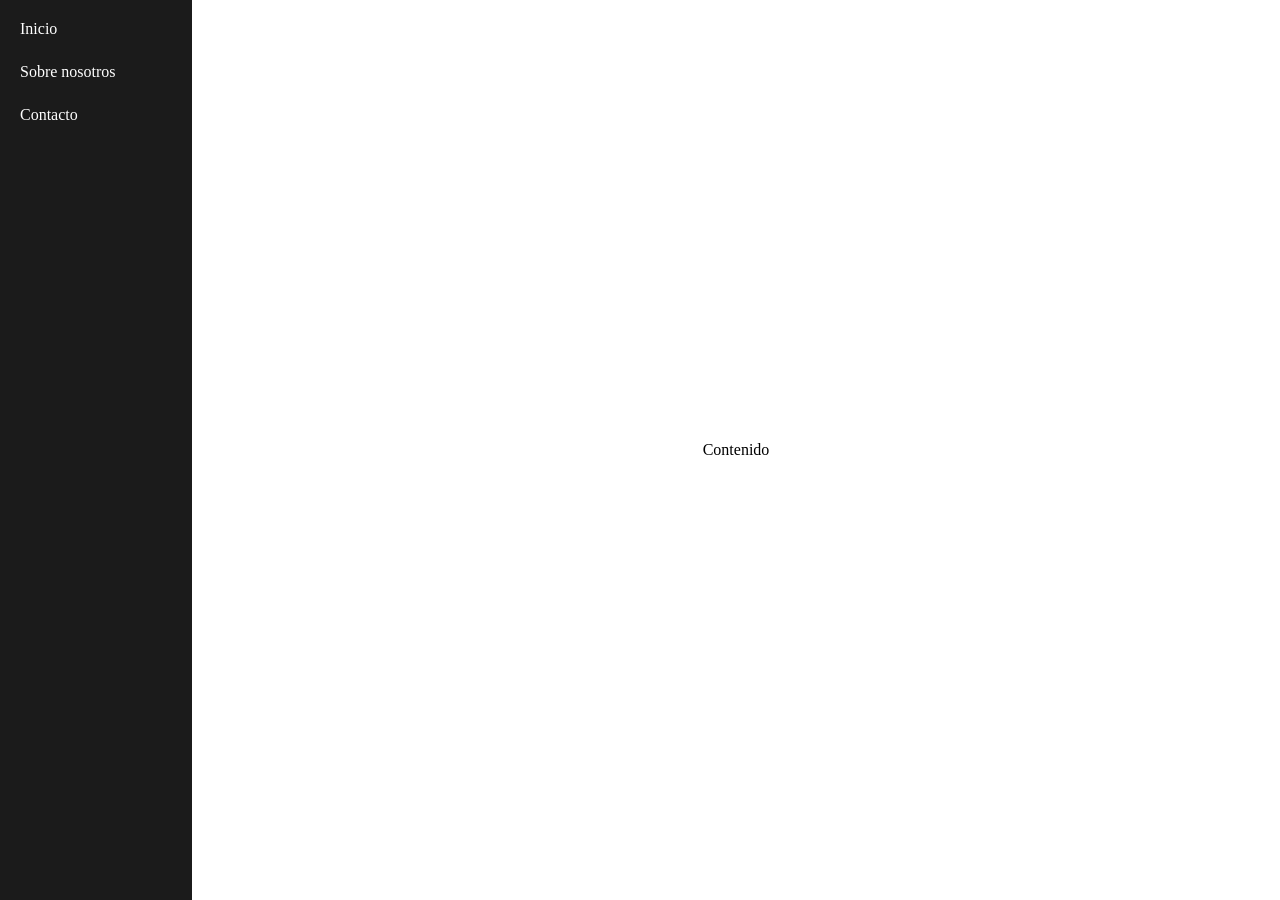
==== Desafio-Flex-Main/index.html @ fdc05df8 "carga archivos" ====
<!DOCTYPE html>
<html lang="en">
<head>
    <meta charset="UTF-8">
    <meta name="viewport" content="width=device-width, initial-scale=1.0">
    <title>Document</title>
    <link rel="stylesheet" href="./assets/css/style.css">
</head>
<body class="layout">


    <menu class="menu-lat">
        <a href="./index.html">Inicio</a>
        <a href="./index.html">Sobre nosotros</a>
        <a href="./index.html">Contacto</a>
    </menu>

    <main class="content">
        <p>Contenido</p>
    </main>

    
</body>
</html>
---- Desafio-Flex-Main/assets/css/style.css ----
*{
    margin: 0;
    padding: 0;
    box-sizing: border-box;
}


a{
    color: white;
    text-decoration: none;
}
.menu-lat{
    background-color: #1b1b1b;
    color: white;
    padding: 20px;
    display: flex;
    flex-direction: column;
    width: 15%;
    padding: 20px;
    gap: 25px;
}
.layout{
    display: flex;
    min-height: 100vh;
}
.content{
    width: 85%;
    text-align: center;
    display: flex;
    justify-content: center;
    align-items: center;
}
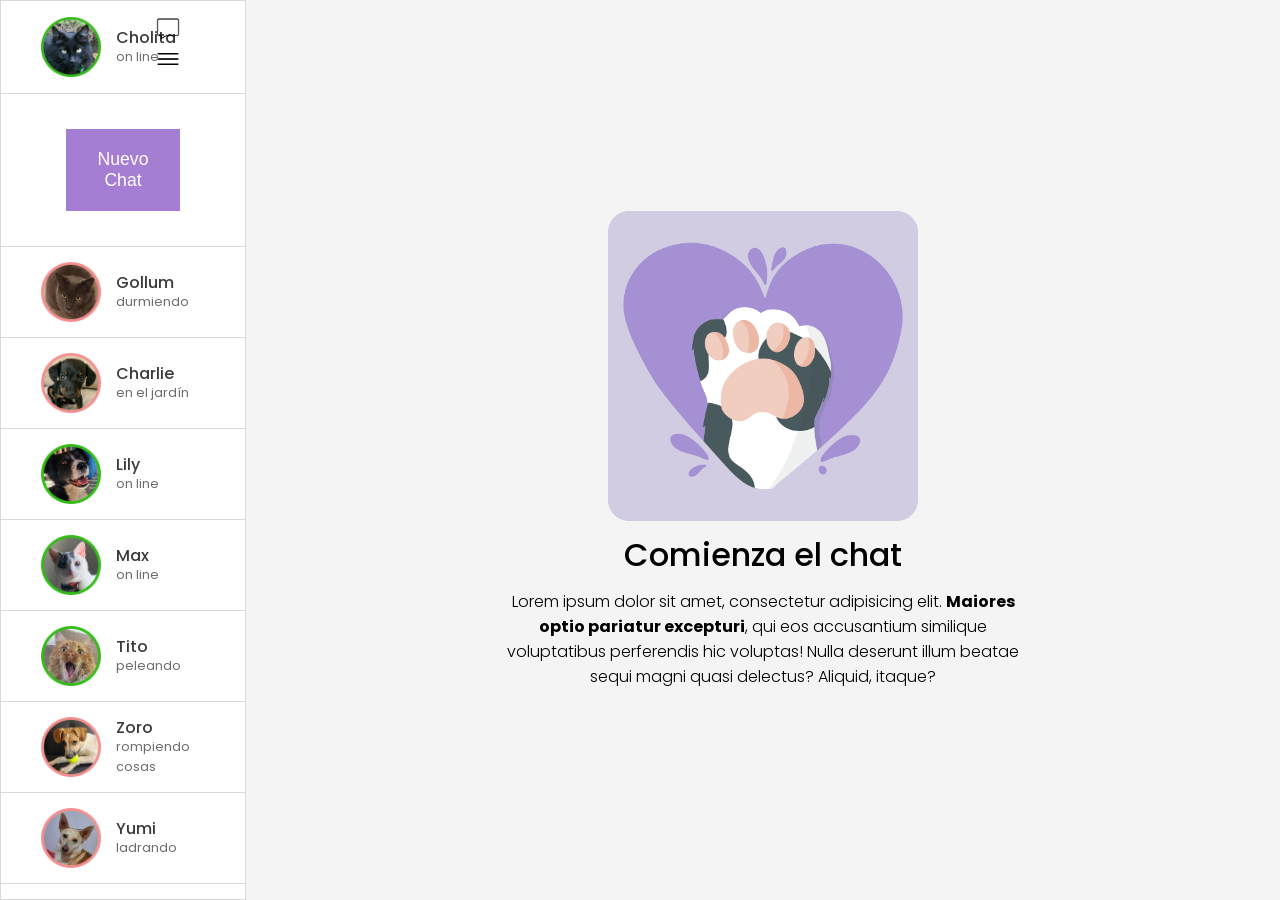
==== commit 4c4c854c: "carga archivos desafío flex" ====
--- a/Desafio-Flex-Main/index.html
+++ b/Desafio-Flex-Main/index.html
@@ -1,24 +1,169 @@
 <!DOCTYPE html>
 <html lang="en">
-<head>
+  <head>
     <meta charset="UTF-8">
     <meta name="viewport" content="width=device-width, initial-scale=1.0">
-    <title>Document</title>
+    <title>Desafío Flex - Módulo 2</title>
+    <link rel="preconnect" href="https://fonts.googleapis.com">
+    <link rel="preconnect" href="https://fonts.gstatic.com" crossorigin>
+    <link
+      href="https://fonts.googleapis.com/css2?family=Poppins:ital,wght@0,100;0,200;0,300;0,400;0,500;0,600;0,700;0,800;0,900;1,100;1,200;1,300;1,400;1,500;1,600;1,700;1,800;1,900&display=swap"
+      rel="stylesheet"
+    >
     <link rel="stylesheet" href="./assets/css/style.css">
-</head>
-<body class="layout">
+  </head>
+  <body class="layout">
+    <nav class="nav-lat">
+      <ul>
+        <li>
+          <div class="nav-top">
+            <div class="nav-top-left">
+              <img
+                src="assets/images/choli.png"
+                class="nav-foto-usuario"
+                alt="Choli"
+              >
 
+              <div class="nav-info-usuario">
+                <p class="nav-nombre-usuario">Cholita</p>
+                <p class="nav-estado-usuario">on line</p>
+              </div>
+            </div>
 
-    <menu class="menu-lat">
-        <a href="./index.html">Inicio</a>
-        <a href="./index.html">Sobre nosotros</a>
-        <a href="./index.html">Contacto</a>
-    </menu>
+            <div class="nav-top-right">
+              <div class="iconos">
+                <img
+                  src="assets/images/chat.png"
+                  class="nav-boton-chat"
+                  alt="icono chat"
+                >
+                <img
+                  src="assets/images/bar.png"
+                  class="nav-boton-hamburguesa"
+                  alt="icono menú"
+                >
+              </div>
+            </div>
+          </div>
+        </li>
+
+        <li>
+          <div class="nav-boton-nuevo-chat">
+            <button class="chat">Nuevo Chat</button>
+          </div>
+        </li>
+
+        <li>
+          <div class="nav-usuario">
+            <img
+              src="assets/images/gollum.jpg"
+              class="nav-foto-contactos"
+              alt="Gollum"
+            >
+            <div class="nav-info-usuario">
+              <p class="nav-nombre-usuario">Gollum</p>
+              <p class="nav-estado-usuario">durmiendo</p>
+            </div>
+          </div>
+        </li>
+
+        <li>
+          <div class="nav-usuario">
+            <img
+              src="assets/images/charlie.jpg"
+              class="nav-foto-contactos"
+              alt="Charlie"
+            >
+            <div class="nav-info-usuario">
+              <p class="nav-nombre-usuario">Charlie</p>
+              <p class="nav-estado-usuario">en el jardín</p>
+            </div>
+          </div>
+        </li>
+
+        <li>
+          <div class="nav-usuario">
+            <img
+              src="assets/images/lily.jpg"
+              class="nav-foto-contactos"
+              alt="Lily"
+            >
+            <div class="nav-info-usuario">
+              <p class="nav-nombre-usuario">Lily</p>
+              <p class="nav-estado-usuario">on line</p>
+            </div>
+          </div>
+        </li>
+
+        <li>
+          <div class="nav-usuario">
+            <img
+              src="assets/images/max.jpg"
+              class="nav-foto-contactos"
+              alt="Max"
+            >
+            <div class="nav-info-usuario">
+              <p class="nav-nombre-usuario">Max</p>
+              <p class="nav-estado-usuario">on line</p>
+            </div>
+          </div>
+        </li>
+
+        <li>
+          <div class="nav-usuario">
+            <img
+              src="assets/images/tito.jpg"
+              class="nav-foto-contactos"
+              alt="Tito"
+            >
+            <div class="nav-info-usuario">
+              <p class="nav-nombre-usuario">Tito</p>
+              <p class="nav-estado-usuario">peleando</p>
+            </div>
+          </div>
+        </li>
+
+        <li>
+          <div class="nav-usuario">
+            <img
+              src="assets/images/zoro.jpg"
+              class="nav-foto-contactos"
+              alt="Zoro"
+            >
+            <div class="nav-info-usuario">
+              <p class="nav-nombre-usuario">Zoro</p>
+              <p class="nav-estado-usuario">rompiendo cosas</p>
+            </div>
+          </div>
+        </li>
+
+        <li>
+          <div class="nav-usuario">
+            <img
+              src="assets/images/yumi.jpg"
+              class="nav-foto-contactos"
+              alt="Yumi"
+            >
+            <div class="nav-info-usuario">
+              <p class="nav-nombre-usuario">Yumi</p>
+              <p class="nav-estado-usuario">ladrando</p>
+            </div>
+          </div>
+        </li>
+      </ul>
+    </nav>
 
     <main class="content">
-        <p>Contenido</p>
+      <div class="contenido">
+        <img src="assets/images/hand.png" class="imagen-logo" alt="Choli">
+        <h1 class="titulo-contenido">Comienza el chat</h1>
+        <p class="texto-contenido">
+          Lorem ipsum dolor sit amet, consectetur adipisicing elit.
+          <strong>Maiores optio pariatur excepturi</strong>, qui eos accusantium
+          similique voluptatibus perferendis hic voluptas! Nulla deserunt illum
+          beatae sequi magni quasi delectus? Aliquid, itaque?
+        </p>
+      </div>
     </main>
-
-    
-</body>
-</html>+  </body>
+</html>
--- a/Desafio-Flex-Main/assets/css/style.css
+++ b/Desafio-Flex-Main/assets/css/style.css
@@ -1,32 +1,124 @@
-*{
-    margin: 0;
-    padding: 0;
-    box-sizing: border-box;
+* {
+  margin: 0;
+  padding: 0;
+  box-sizing: border-box;
+}
+body {
+  font-family: "Poppins", sans-serif;
 }
 
+a {
+  color: white;
+  text-decoration: none;
+}
+.nav-lat {
+  background-color: #ffffff;
+  display: flex;
+  flex-direction: column;
+  width: 20%;
+  gap: 25px;
+  border: solid 1px #d9d9d9;
+}
+.layout {
+  display: flex;
+  min-height: 100vh;
+}
+.content {
+  width: 85%;
+  text-align: center;
+  display: flex;
+  justify-content: center;
+  align-items: center;
+  background-color: #f4f4f4;
+}
 
-a{
-    color: white;
-    text-decoration: none;
+.nav-top {
+  width: 100%;
+  display: flex;
 }
-.menu-lat{
-    background-color: #1b1b1b;
-    color: white;
-    padding: 20px;
-    display: flex;
-    flex-direction: column;
-    width: 15%;
-    padding: 20px;
-    gap: 25px;
+.nav-usuario {
+  width: 100%;
+  display: flex;
+  align-items: center;
 }
-.layout{
-    display: flex;
-    min-height: 100vh;
+img.nav-foto-usuario {
+  width: 60px;
 }
-.content{
-    width: 85%;
-    text-align: center;
-    display: flex;
-    justify-content: center;
-    align-items: center;
-}+img.nav-foto-contactos {
+  width: 60px;
+}
+
+.nav-top-left {
+  display: flex;
+  align-items: center;
+  width: 70%;
+}
+
+.nav-top-right {
+  width: 30%;
+  display: flex;
+  justify-content: flex-end;
+  align-items: center;
+}
+
+img.nav-boton-chat {
+  width: 24px;
+  margin-right: 5px;
+}
+img.nav-boton-hamburguesa {
+  width: 24px;
+}
+p.nav-nombre-usuario {
+  font-size: 1rem;
+  color: #3b3b3b;
+  font-family: "poppins", "sans-serif";
+  font-weight: 500;
+  line-height: 1.2rem;
+}
+p.nav-estado-usuario {
+  font-family: "poppins", sans-serif;
+  color: #6d6d6d;
+  font-size: 0.8rem;
+  line-height: 1.2rem;
+  font-weight: 400;
+}
+ul {
+  list-style: none;
+}
+li {
+  border-bottom: solid 1px #d9d9d9;
+  padding: 15px 40px;
+}
+.nav-info-usuario {
+  padding-left: 15px;
+}
+.contenido {
+  width: 50%;
+  gap: 10px;
+  display: flex;
+  flex-direction: column;
+  align-items: center;
+}
+img.imagen-logo {
+  width: 60%;
+}
+h1.titulo-contenido {
+  font-weight: 500;
+}
+p.texto-contenido {
+  font-weight: 300;
+}
+.nav-boton-nuevo-chat {
+  display: flex;
+  align-items: center;
+  justify-content: center;
+}
+button.chat {
+  width: 70%;
+  font-size: 1.1rem;
+  border: none;
+  background: #a57ed4;
+  color: white;
+  margin: 20px;
+  padding: 20px;
+}
